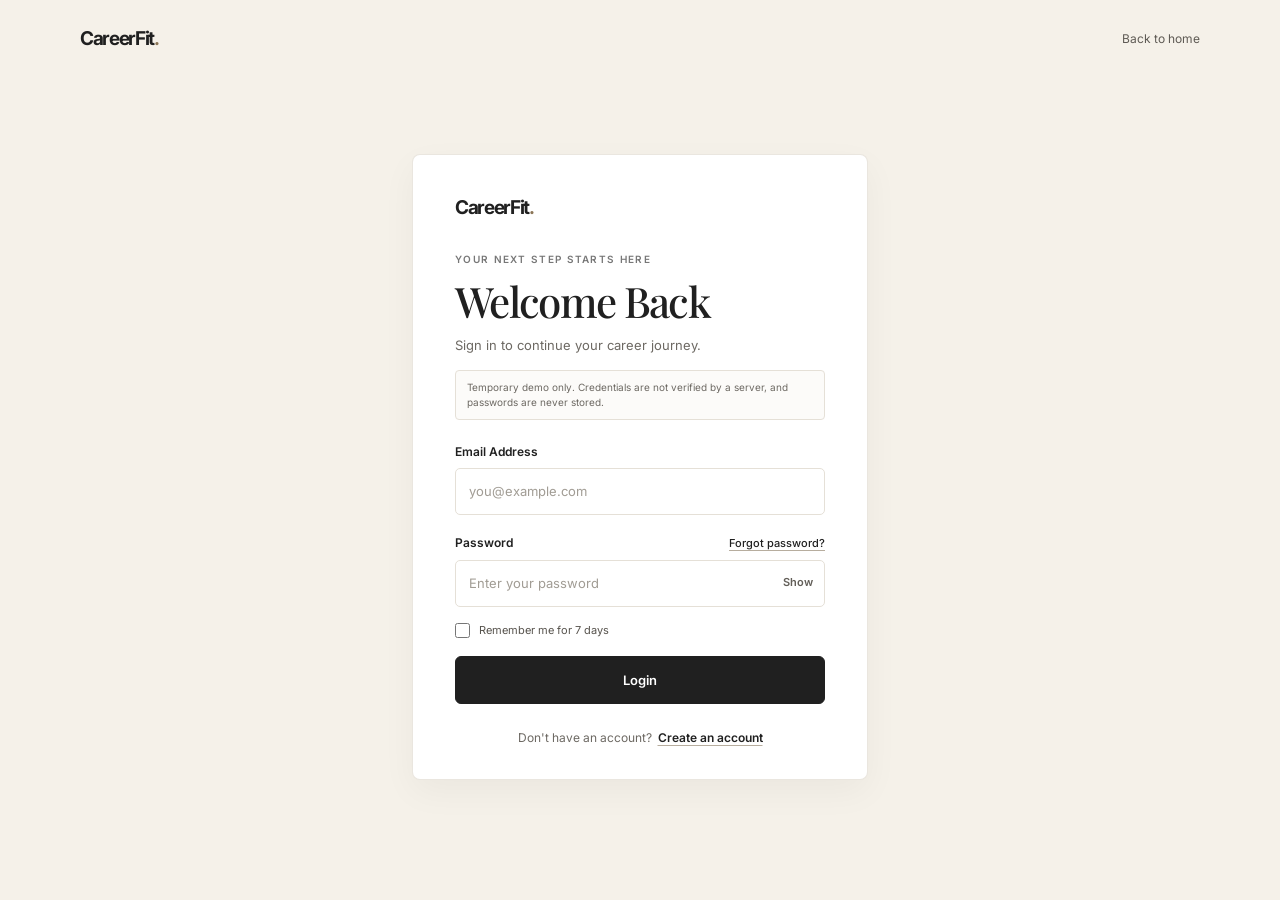
==== SmartResumeAnalyzer/frontend/dashboard.html @ aa31af8c "Updated project" ====
<!doctype html>
<html lang="en">
  <head>
    <meta charset="utf-8">
    <meta name="viewport" content="width=device-width, initial-scale=1">
    <meta name="theme-color" content="#f5f1e9">
    <meta name="description" content="Your CareerFit career workspace.">
    <title>Dashboard | CareerFit</title>
    <link rel="preconnect" href="https://fonts.googleapis.com">
    <link rel="preconnect" href="https://fonts.gstatic.com" crossorigin>
    <link
      href="https://fonts.googleapis.com/css2?family=Inter:wght@400;500;600;700&family=Playfair+Display:wght@400;500;600;700&display=swap"
      rel="stylesheet"
    >
    <link rel="stylesheet" href="css/dashboard.css">
    <script src="js/api.js" defer></script>
    <script src="js/session.js" defer></script>
    <script src="js/dashboard.js" defer></script>
  </head>
  <body>
    <div class="app-shell">
      <div class="sidebar-scrim" data-sidebar-scrim></div>
      <aside class="sidebar" id="app-sidebar" aria-label="CareerFit navigation">
        <a class="wordmark" href="index.html" aria-label="CareerFit home">CareerFit<span>.</span></a>

        <nav class="side-nav" aria-label="Main navigation">
          <p class="nav-caption">Workspace</p>
          <a class="nav-link" href="#dashboard" data-route="dashboard">
            <svg viewBox="0 0 24 24" aria-hidden="true"><rect x="3" y="3" width="8" height="8" rx="1"/><rect x="13" y="3" width="8" height="5" rx="1"/><rect x="13" y="10" width="8" height="11" rx="1"/><rect x="3" y="13" width="8" height="8" rx="1"/></svg>
            <span>Dashboard</span>
          </a>
          <a class="nav-link" href="#resume-analyzer" data-route="resume-analyzer">
            <svg viewBox="0 0 24 24" aria-hidden="true"><path d="M14 2H6a2 2 0 0 0-2 2v16a2 2 0 0 0 2 2h12a2 2 0 0 0 2-2V8z"/><path d="M14 2v6h6M8 13h8M8 17h8M8 9h2"/></svg>
            <span>Resume Analyzer</span>
          </a>
          <a class="nav-link" href="#job-matcher" data-route="job-matcher">
            <svg viewBox="0 0 24 24" aria-hidden="true"><circle cx="11" cy="11" r="7"/><path d="m20 20-4-4M8 11h6M11 8v6"/></svg>
            <span>Job Matcher</span>
          </a>
          <a class="nav-link" href="#my-resumes" data-route="my-resumes">
            <svg viewBox="0 0 24 24" aria-hidden="true"><path d="M4 5.5A2.5 2.5 0 0 1 6.5 3H20v16H6.5A2.5 2.5 0 0 1 4 16.5z"/><path d="M4 16.5A2.5 2.5 0 0 1 6.5 14H20M8 7h8M8 10h6"/></svg>
            <span>My Resumes</span>
          </a>
          <a class="nav-link" href="#match-history" data-route="match-history">
            <svg viewBox="0 0 24 24" aria-hidden="true"><path d="M3 12a9 9 0 1 0 2.64-6.36L3 8"/><path d="M3 3v5h5M12 7v5l3 2"/></svg>
            <span>Match History</span>
          </a>
        </nav>

        <nav class="side-nav side-nav-bottom" aria-label="Account navigation">
          <p class="nav-caption">Account</p>
          <a class="nav-link" href="#profile" data-route="profile">
            <svg viewBox="0 0 24 24" aria-hidden="true"><circle cx="12" cy="8" r="4"/><path d="M5 21a7 7 0 0 1 14 0"/></svg>
            <span>Profile</span>
          </a>
          <a class="nav-link" href="#settings" data-route="settings">
            <svg viewBox="0 0 24 24" aria-hidden="true"><path d="M12 8a4 4 0 1 0 0 8 4 4 0 0 0 0-8z"/><path d="m19.4 15 .1.1 1.4 1.1-1.4 2.4-1.7-.7a8 8 0 0 1-1.6.9l-.3 1.8h-2.8l-.3-1.8a8 8 0 0 1-1.6-.9l-1.7.7-1.4-2.4 1.4-1.1a7 7 0 0 1 0-1.9l-1.4-1.2 1.4-2.4 1.7.7a8 8 0 0 1 1.6-.9l.3-1.8h2.8l.3 1.8a8 8 0 0 1 1.6.9l1.7-.7 1.4 2.4-1.4 1.2a7 7 0 0 1-.1 1.8z" transform="translate(-1 -1) scale(1.08)"/></svg>
            <span>Settings</span>
          </a>
          <a class="nav-link logout-link" href="login.html" data-logout>
            <svg viewBox="0 0 24 24" aria-hidden="true"><path d="M10 17l5-5-5-5M15 12H3"/><path d="M12 3h6a2 2 0 0 1 2 2v14a2 2 0 0 1-2 2h-6"/></svg>
            <span>Logout</span>
          </a>
        </nav>
        <p class="sidebar-footnote" data-session-status role="status" aria-live="polite">Temporary demo session</p>
      </aside>

      <div class="main-column">
        <header class="topbar">
          <button class="menu-toggle" type="button" aria-label="Open navigation" aria-controls="app-sidebar" aria-expanded="false" data-menu-toggle>
            <svg viewBox="0 0 24 24" aria-hidden="true"><path d="M4 6h16M4 12h16M4 18h16"/></svg>
          </button>
          <a class="wordmark mobile-wordmark" href="index.html" aria-label="CareerFit home">CareerFit<span>.</span></a>
          <span class="topbar-label">Career workspace</span>
        </header>
        <main class="page-content" id="page-content" tabindex="-1"></main>
      </div>
    </div>
  </body>
</html>
---- SmartResumeAnalyzer/frontend/css/dashboard.css ----
:root {
  color-scheme: light;
  --paper: #f5f1e9;
  --white: #fff;
  --ink: #202020;
  --muted: #777;
  --line: #e5e0d7;
  --accent: #8c7657;
  --accent-soft: #a88f73;
  --dark: #25231f;
  --error: #a33b32;
  --sidebar-width: 248px;
  --serif: "Playfair Display", Georgia, serif;
  --sans: "Inter", Arial, sans-serif;
}

* {
  box-sizing: border-box;
}

body {
  min-width: 320px;
  min-height: 100vh;
  margin: 0;
  background: var(--paper);
  color: var(--ink);
  font-family: var(--sans);
  font-size: 13px;
  line-height: 1.6;
  -webkit-font-smoothing: antialiased;
}

a {
  color: inherit;
  text-decoration: none;
}

button,
input,
select,
textarea {
  font: inherit;
}

a:focus-visible,
button:focus-visible,
input:focus-visible,
select:focus-visible,
textarea:focus-visible {
  outline: 2px solid #6f5c43;
  outline-offset: 3px;
}

.app-shell {
  min-height: 100vh;
}

.sidebar {
  position: fixed;
  inset: 0 auto 0 0;
  z-index: 20;
  width: var(--sidebar-width);
  display: flex;
  flex-direction: column;
  padding: 27px 18px 18px;
  border-right: 1px solid var(--line);
  background: var(--white);
}

.wordmark {
  display: inline-block;
  width: fit-content;
  margin: 0 0 42px 10px;
  font-size: 20px;
  font-weight: 700;
  letter-spacing: -0.07em;
}

.wordmark span {
  color: var(--accent);
}

.side-nav {
  display: grid;
  gap: 5px;
}

.nav-caption {
  margin: 0 10px 8px;
  color: #99938a;
  font-size: 10px;
  font-weight: 600;
  letter-spacing: 0.12em;
  text-transform: uppercase;
}

.nav-link {
  min-height: 43px;
  display: flex;
  align-items: center;
  gap: 12px;
  padding: 0 11px;
  border-radius: 5px;
  color: #625e58;
  font-size: 12px;
  font-weight: 500;
  transition: background-color 140ms ease, color 140ms ease;
}

.nav-link svg {
  width: 17px;
  height: 17px;
  flex: 0 0 auto;
  fill: none;
  stroke: currentColor;
  stroke-width: 1.6;
  stroke-linecap: round;
  stroke-linejoin: round;
}

.nav-link:hover {
  background: #f8f6f2;
  color: var(--ink);
}

.nav-link[aria-current="page"] {
  background: #f2eee7;
  color: var(--ink);
  font-weight: 600;
}

.side-nav-bottom {
  margin-top: auto;
}

.logout-link {
  margin-top: 6px;
}

.sidebar-footnote {
  margin: 20px 10px 0;
  padding-top: 15px;
  border-top: 1px solid #f0ede7;
  color: #99938a;
  font-size: 10px;
}

.main-column {
  min-height: 100vh;
  margin-left: var(--sidebar-width);
}

.topbar {
  height: 68px;
  display: flex;
  align-items: center;
  justify-content: flex-end;
  gap: 12px;
  padding: 0 clamp(24px, 5vw, 64px);
  border-bottom: 1px solid var(--line);
  background: rgba(245, 241, 233, 0.92);
}

.topbar-label {
  color: var(--muted);
  font-size: 11px;
}

.mobile-wordmark,
.menu-toggle {
  display: none;
}

.page-content {
  width: min(1120px, 100%);
  margin-inline: auto;
  padding: 44px clamp(24px, 5vw, 64px) 64px;
}

.dashboard-hero {
  position: relative;
  overflow: hidden;
  margin-bottom: 20px;
  padding: 30px 34px 27px;
  border-radius: 5px;
  background: var(--dark);
  color: var(--white);
}

.dashboard-hero::after {
  position: absolute;
  top: 0;
  right: 0;
  width: 4px;
  height: 100%;
  background: var(--accent-soft);
  content: "";
}

.dashboard-kicker,
.panel-kicker {
  margin: 0 0 8px;
  color: var(--accent-soft);
  font-size: 9px;
  font-weight: 600;
  letter-spacing: 0.13em;
  text-transform: uppercase;
}

.dashboard-kicker span {
  padding-inline: 5px;
  color: #aaa39a;
}

.dashboard-hero h1 {
  margin: 0;
  font-family: var(--serif);
  font-size: clamp(36px, 4vw, 46px);
  font-weight: 500;
  letter-spacing: -0.04em;
  line-height: 1.12;
}

.dashboard-subtitle {
  max-width: 580px;
  margin: 9px 0 0;
  color: #d3d0ca;
  font-size: 12px;
}

.welcome-line {
  margin: 17px 0 0;
  color: #e2ddd5;
  font-size: 11px;
}

.welcome-line span {
  margin-left: 4px;
  color: var(--white);
  font-weight: 600;
}

.page-heading {
  margin-bottom: 28px;
}

.page-heading h1 {
  margin: 0;
  font-family: var(--serif);
  font-size: clamp(34px, 4vw, 42px);
  font-weight: 500;
  letter-spacing: -0.04em;
  line-height: 1.15;
}

.page-heading p {
  max-width: 650px;
  margin: 9px 0 0;
  color: var(--muted);
  font-size: 13px;
}

.stats-grid {
  display: grid;
  grid-template-columns: repeat(4, minmax(0, 1fr));
  gap: 12px;
  margin-bottom: 20px;
}

.stat-card,
.panel,
.profile-card,
.setting-card {
  border: 1px solid var(--line);
  border-radius: 5px;
  background: var(--white);
  box-shadow: 0 5px 16px rgba(32, 32, 32, 0.035);
}

.stat-card {
  min-height: 132px;
  padding: 15px 16px 13px;
  transition: transform 160ms ease, box-shadow 160ms ease;
}

.stat-card:hover {
  transform: translateY(-2px);
  box-shadow: 0 9px 20px rgba(32, 32, 32, 0.07);
}

.stat-card:nth-child(1) {
  border-top: 2px solid #bca990;
}

.stat-card:nth-child(2) {
  border-top: 2px solid #aeb19f;
}

.stat-card:nth-child(3) {
  border-top: 2px solid #c5b7a5;
}

.stat-card:nth-child(4) {
  border-top: 2px solid #9fa497;
}

.stat-card-top {
  display: flex;
  align-items: center;
  justify-content: space-between;
  gap: 10px;
}

.stat-label {
  display: block;
  color: #6d6963;
  font-size: 10px;
  font-weight: 500;
}

.stat-icon,
.overview-icon {
  width: 30px;
  height: 30px;
  display: grid;
  flex: 0 0 auto;
  place-items: center;
  border: 1px solid #efede8;
  border-radius: 4px;
  background: #fcfbf9;
  color: #84715b;
}

.stat-icon svg,
.overview-icon svg,
.activity-symbol svg {
  width: 15px;
  height: 15px;
  fill: none;
  stroke: currentColor;
  stroke-width: 1.6;
  stroke-linecap: round;
  stroke-linejoin: round;
}

.stat-value {
  display: block;
  margin-top: 14px;
  font-family: var(--sans);
  font-size: 29px;
  font-weight: 600;
  letter-spacing: -0.05em;
  line-height: 1;
}

.stat-footnote {
  display: block;
  margin-top: 8px;
  color: #99938a;
  font-size: 9px;
}

.section-heading {
  display: flex;
  align-items: end;
  justify-content: space-between;
  gap: 16px;
  margin: 0 0 14px;
}

.section-heading h2 {
  margin: 0;
  font-family: var(--serif);
  font-size: 23px;
  font-weight: 500;
  letter-spacing: -0.025em;
  line-height: 1.3;
}

.section-heading p {
  margin: 3px 0 0;
  color: var(--muted);
  font-size: 11px;
}

.dashboard-lower-grid {
  display: grid;
  grid-template-columns: minmax(0, 1.08fr) minmax(310px, 0.92fr);
  align-items: stretch;
  gap: 14px;
}

.activity-panel {
  min-height: 360px;
}

.activity-heading {
  min-height: 76px;
  display: flex;
  align-items: center;
  justify-content: space-between;
  gap: 12px;
  padding: 15px 18px;
  border-bottom: 1px solid var(--line);
}

.activity-heading .panel-kicker,
.overview-heading .panel-kicker {
  margin-bottom: 3px;
}

.panel-heading.activity-heading h2,
.overview-heading h2 {
  margin: 0;
  font-family: var(--serif);
  font-size: 20px;
  font-weight: 500;
  letter-spacing: -0.025em;
  line-height: 1.25;
}

.activity-period {
  color: #99938a;
  font-size: 9px;
}

.activity-list {
  padding: 2px 18px;
}

.activity-empty {
  min-height: 260px;
  display: grid;
  align-content: center;
  justify-items: center;
  padding: 25px;
  text-align: center;
}

.activity-empty strong {
  color: #5f5a53;
  font-size: 12px;
  font-weight: 500;
}

.activity-empty p {
  max-width: 250px;
  margin: 5px 0 0;
  color: var(--muted);
  font-size: 10px;
}

.activity-row {
  min-height: 72px;
  display: grid;
  grid-template-columns: 31px minmax(0, 1fr) auto;
  align-items: center;
  gap: 11px;
  padding: 11px 0;
  border-bottom: 1px solid #f0ede7;
}

.activity-row:last-child {
  border-bottom: 0;
}

.activity-symbol {
  width: 30px;
  height: 30px;
  display: grid;
  place-items: center;
  border: 1px solid var(--line);
  border-radius: 4px;
  background: #fcfbf9;
  color: #84715b;
}

.activity-content {
  min-width: 0;
}

.activity-content h3 {
  overflow: hidden;
  margin: 0;
  font-size: 11px;
  font-weight: 600;
  text-overflow: ellipsis;
  white-space: nowrap;
}

.activity-content p {
  overflow: hidden;
  margin: 3px 0 0;
  color: var(--muted);
  font-size: 10px;
  text-overflow: ellipsis;
  white-space: nowrap;
}

.activity-row time {
  color: #8c867d;
  font-size: 9px;
  white-space: nowrap;
}

.overview-stack {
  display: grid;
  align-content: start;
  gap: 14px;
}

.overview-card {
  padding: 16px 17px 0;
  border: 1px solid var(--line);
  border-radius: 5px;
  background: var(--white);
  box-shadow: 0 5px 16px rgba(32, 32, 32, 0.035);
}

.matching-overview {
  background: #fcfbf9;
}

.overview-heading {
  display: flex;
  align-items: center;
  gap: 11px;
}

.overview-icon {
  width: 34px;
  height: 34px;
}

.overview-metrics {
  display: grid;
  grid-template-columns: repeat(2, minmax(0, 1fr));
  gap: 12px;
  margin-top: 16px;
  padding-bottom: 15px;
}

.overview-metrics div {
  display: grid;
  gap: 5px;
}

.overview-metrics span,
.overview-recent > span {
  color: var(--muted);
  font-size: 9px;
}

.overview-metrics strong {
  font-size: 19px;
  font-weight: 600;
  letter-spacing: -0.04em;
}

.overview-recent {
  display: grid;
  gap: 4px;
  margin-inline: -17px;
  padding: 11px 17px 13px;
  border-top: 1px solid #efede8;
}

.overview-recent strong {
  overflow: hidden;
  font-size: 10px;
  font-weight: 500;
  text-overflow: ellipsis;
  white-space: nowrap;
}

.overview-recent time {
  color: #99938a;
  font-size: 9px;
}

.overview-recent time:empty {
  display: none;
}

.button {
  min-height: 37px;
  display: inline-flex;
  align-items: center;
  justify-content: center;
  gap: 8px;
  padding: 0 14px;
  border: 1px solid var(--ink);
  border-radius: 5px;
  background: var(--ink);
  color: var(--white);
  font-size: 11px;
  font-weight: 500;
  cursor: pointer;
  transition: background-color 140ms ease, transform 140ms ease;
}

.button:hover {
  transform: translateY(-1px);
  background: #414141;
}

.button svg {
  width: 14px;
  height: 14px;
  fill: none;
  stroke: currentColor;
  stroke-width: 1.7;
  stroke-linecap: round;
  stroke-linejoin: round;
}

.button-secondary {
  border-color: var(--line);
  background: var(--white);
  color: var(--ink);
}

.button-secondary:hover {
  background: #f8f6f2;
}

.panel {
  overflow: hidden;
}

.panel-heading {
  padding: 17px 19px;
  border-bottom: 1px solid var(--line);
}

.panel-heading.activity-heading {
  padding: 15px 18px;
}

.panel-heading:not(.activity-heading) h2,
.panel-heading h3 {
  margin: 0;
  font-size: 13px;
  font-weight: 600;
}

.panel-heading p {
  margin: 4px 0 0;
  color: var(--muted);
  font-size: 11px;
}

.empty-state {
  min-height: 126px;
  display: grid;
  align-content: center;
  justify-items: center;
  gap: 5px;
  padding: 22px;
  color: var(--muted);
  text-align: center;
}

.empty-state strong {
  color: #5f5a53;
  font-size: 12px;
  font-weight: 500;
}

.empty-state p {
  max-width: 460px;
  margin: 0;
  font-size: 11px;
}

.two-column {
  display: grid;
  grid-template-columns: minmax(0, 1.2fr) minmax(260px, 0.8fr);
  gap: 18px;
}

.form-panel {
  padding: 21px;
}

.form-panel h2 {
  margin: 0 0 5px;
  font-family: var(--serif);
  font-size: 21px;
  font-weight: 500;
}

.form-panel > p {
  margin: 0 0 19px;
  color: var(--muted);
  font-size: 11px;
}

.form-field {
  margin-bottom: 16px;
}

.form-field label {
  display: block;
  margin-bottom: 6px;
  font-size: 11px;
  font-weight: 600;
}

.form-field input:not([type="file"]),
.form-field select,
.form-field textarea {
  width: 100%;
  min-height: 41px;
  padding: 9px 11px;
  border: 1px solid var(--line);
  border-radius: 4px;
  background: var(--white);
  color: var(--ink);
  font-size: 12px;
}

.form-field textarea {
  min-height: 192px;
  resize: vertical;
  line-height: 1.6;
}

.form-field input::placeholder,
.form-field textarea::placeholder {
  color: #a19c94;
}

.form-field input:disabled {
  background: #f8f6f2;
  color: #716c64;
}

.field-note {
  margin: 6px 0 0;
  color: var(--muted);
  font-size: 10px;
  line-height: 1.5;
}

.form-error {
  margin: 5px 0 0;
  color: var(--error);
  font-size: 10px;
}

.form-error:empty,
.form-status:empty {
  display: none;
}

.form-status {
  margin: 13px 0 0;
  padding: 9px 11px;
  border: 1px solid var(--line);
  border-radius: 4px;
  color: #625e58;
  font-size: 11px;
}

.form-status.is-error {
  border-color: #e0bcb7;
  color: var(--error);
}

.upload-zone {
  min-height: 166px;
  display: grid;
  place-items: center;
  padding: 20px;
  border: 1px dashed #c9c1b4;
  border-radius: 5px;
  background: #fcfbf9;
  text-align: center;
}

.upload-zone svg {
  width: 24px;
  height: 24px;
  margin-bottom: 8px;
  fill: none;
  stroke: var(--accent);
  stroke-width: 1.5;
  stroke-linecap: round;
  stroke-linejoin: round;
}

.upload-zone strong {
  display: block;
  font-size: 12px;
  font-weight: 600;
}

.upload-zone p {
  margin: 4px 0 12px;
  color: var(--muted);
  font-size: 10px;
}

.file-input {
  position: absolute;
  width: 1px;
  height: 1px;
  overflow: hidden;
  clip: rect(0, 0, 0, 0);
  white-space: nowrap;
  clip-path: inset(50%);
}

.file-input:focus-visible + .upload-zone {
  outline: 2px solid #6f5c43;
  outline-offset: 3px;
}

.file-selected {
  display: flex;
  align-items: center;
  justify-content: space-between;
  gap: 10px;
  margin-top: 12px;
  padding: 10px 12px;
  border: 1px solid var(--line);
  border-radius: 4px;
  background: var(--white);
}

.file-selected[hidden] {
  display: none;
}

.file-name {
  overflow: hidden;
  color: #5f5a53;
  font-size: 11px;
  text-overflow: ellipsis;
  white-space: nowrap;
}

.text-button {
  padding: 5px;
  border: 0;
  background: transparent;
  color: var(--error);
  font-size: 10px;
  cursor: pointer;
}

.results-panel {
  min-height: 280px;
}

.results-grid {
  display: grid;
  grid-template-columns: repeat(2, minmax(0, 1fr));
  gap: 10px;
  padding: 15px;
}

.result-tile {
  min-height: 88px;
  padding: 12px;
  border: 1px solid #efede8;
  border-radius: 4px;
}

.result-tile h3 {
  margin: 0 0 10px;
  color: #625e58;
  font-size: 10px;
  font-weight: 600;
}

.result-tile p {
  margin: 0;
  color: #9a958d;
  font-size: 10px;
}

.table-wrap {
  overflow-x: auto;
}

.data-table {
  width: 100%;
  border-collapse: collapse;
  text-align: left;
}

.data-table th,
.data-table td {
  padding: 13px 16px;
  border-bottom: 1px solid #f0ede7;
  white-space: nowrap;
}

.data-table th {
  background: #fcfbf9;
  color: #6d6963;
  font-size: 10px;
  font-weight: 600;
}

.data-table td {
  font-size: 11px;
}

.table-empty td {
  height: 116px;
  color: var(--muted);
  text-align: center;
}

.table-toolbar {
  display: flex;
  align-items: center;
  justify-content: space-between;
  gap: 14px;
  margin-bottom: 15px;
}

.table-toolbar p {
  margin: 0;
  color: var(--muted);
  font-size: 11px;
}

.profile-card,
.setting-card {
  padding: 21px;
}

.profile-grid {
  display: grid;
  grid-template-columns: repeat(2, minmax(0, 1fr));
  gap: 16px;
}

.profile-actions {
  display: flex;
  align-items: center;
  gap: 12px;
  margin-top: 5px;
}

.profile-note {
  color: var(--muted);
  font-size: 10px;
}

.settings-stack {
  display: grid;
  gap: 16px;
}

.setting-card h2 {
  margin: 0 0 5px;
  font-family: var(--serif);
  font-size: 19px;
  font-weight: 500;
}

.setting-card > p {
  margin: 0 0 17px;
  color: var(--muted);
  font-size: 11px;
}

.account-setting-row {
  display: flex;
  align-items: center;
  justify-content: space-between;
  gap: 15px;
  padding: 13px 0;
  border-top: 1px solid #f0ede7;
}

.account-setting-row strong {
  font-size: 11px;
  font-weight: 500;
}

.account-setting-row span {
  color: var(--muted);
  font-size: 10px;
}

.sidebar-scrim {
  display: none;
}

@media (max-width: 1050px) {
  .stats-grid {
    grid-template-columns: repeat(2, minmax(0, 1fr));
  }

  .dashboard-lower-grid {
    grid-template-columns: 1fr;
  }

  .two-column {
    grid-template-columns: 1fr;
  }
}

@media (max-width: 760px) {
  :root {
    --sidebar-width: 248px;
  }

  .sidebar {
    transform: translateX(-100%);
    transition: transform 180ms ease;
  }

  .sidebar.is-open {
    transform: translateX(0);
  }

  .sidebar-scrim.is-visible {
    position: fixed;
    inset: 0;
    z-index: 19;
    display: block;
    background: rgba(32, 32, 32, 0.2);
  }

  .main-column {
    margin-left: 0;
  }

  .topbar {
    height: 60px;
    justify-content: space-between;
    padding-inline: 20px;
  }

  .menu-toggle {
    width: 36px;
    height: 36px;
    display: grid;
    place-items: center;
    border: 1px solid var(--line);
    border-radius: 4px;
    background: var(--white);
    color: var(--ink);
    cursor: pointer;
  }

  .menu-toggle svg {
    width: 18px;
    height: 18px;
    fill: none;
    stroke: currentColor;
    stroke-width: 1.7;
    stroke-linecap: round;
  }

  .mobile-wordmark {
    display: inline-block;
    margin: 0 auto 0 2px;
    font-size: 18px;
  }

  .topbar-label {
    font-size: 10px;
  }

  .page-content {
    padding: 32px 20px 48px;
  }

  .dashboard-hero {
    padding: 26px 26px 24px;
  }
}

@media (max-width: 520px) {
  .stats-grid {
    gap: 9px;
  }

  .stat-card {
    min-height: 116px;
    padding: 13px;
  }

  .stat-value {
    font-size: 25px;
  }

  .profile-grid {
    grid-template-columns: 1fr;
  }

  .dashboard-hero {
    padding: 23px 20px 21px;
  }

  .dashboard-hero h1 {
    font-size: 35px;
  }

  .activity-heading {
    padding-inline: 14px;
  }

  .activity-list {
    padding-inline: 14px;
  }

  .page-content {
    padding-inline: 16px;
  }

  .form-panel,
  .profile-card,
  .setting-card {
    padding: 16px;
  }

  .table-toolbar {
    align-items: flex-start;
    flex-direction: column;
  }
}

@media (prefers-reduced-motion: reduce) {
  *,
  *::before,
  *::after {
    transition-duration: 0.01ms !important;
    scroll-behavior: auto !important;
  }

  .stat-card:hover {
    transform: none;
  }
}
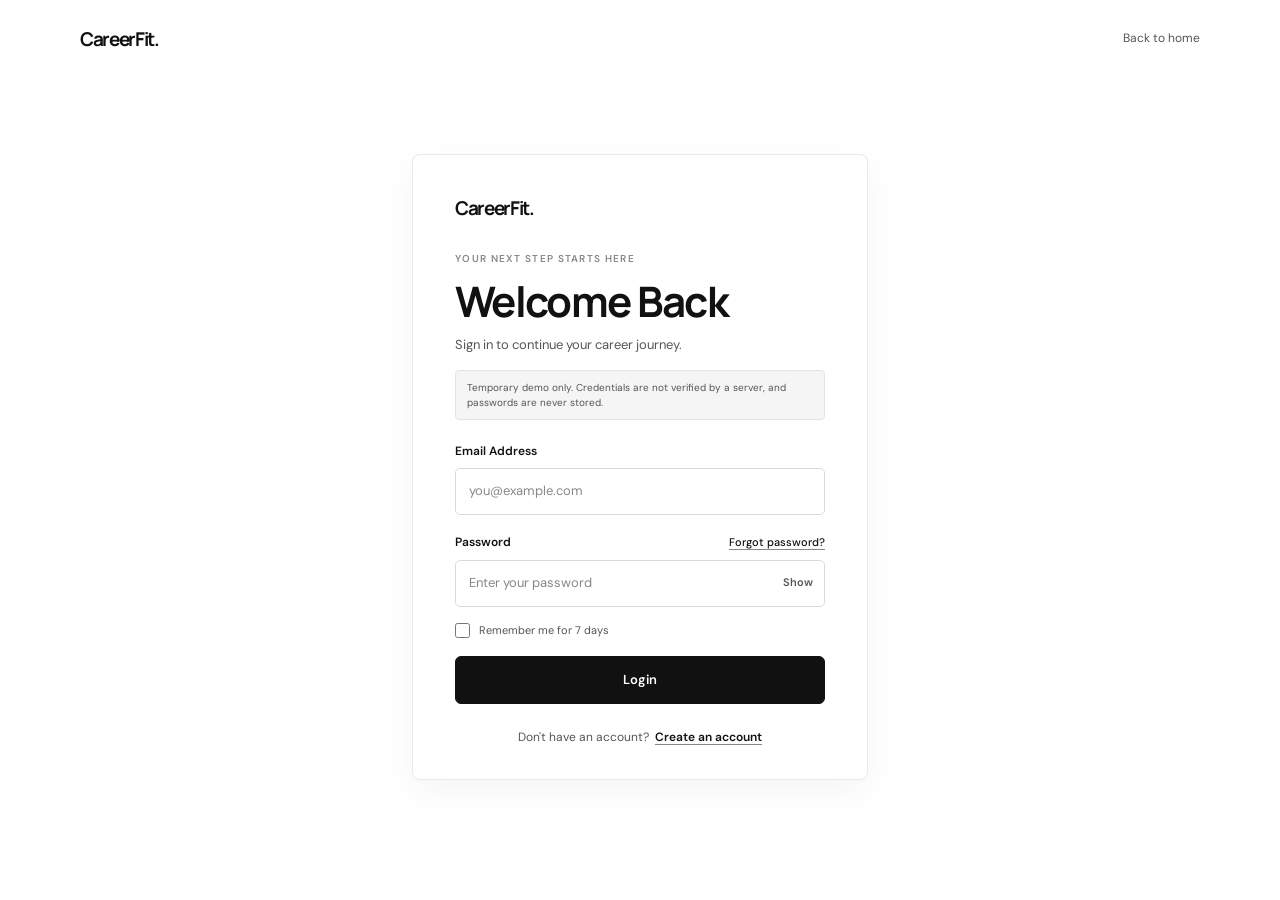
==== commit ec202bc7: "Updated project" ====
--- a/SmartResumeAnalyzer/frontend/dashboard.html
+++ b/SmartResumeAnalyzer/frontend/dashboard.html
@@ -3,17 +3,19 @@
   <head>
     <meta charset="utf-8">
     <meta name="viewport" content="width=device-width, initial-scale=1">
-    <meta name="theme-color" content="#f5f1e9">
+    <meta name="theme-color" content="#f5f5f5">
     <meta name="description" content="Your CareerFit career workspace.">
     <title>Dashboard | CareerFit</title>
     <link rel="preconnect" href="https://fonts.googleapis.com">
     <link rel="preconnect" href="https://fonts.gstatic.com" crossorigin>
     <link
-      href="https://fonts.googleapis.com/css2?family=Inter:wght@400;500;600;700&family=Playfair+Display:wght@400;500;600;700&display=swap"
+      href="https://fonts.googleapis.com/css2?family=DM+Sans:wght@400;500;600&family=Manrope:wght@400;500;600;700;800&display=swap"
       rel="stylesheet"
     >
     <link rel="stylesheet" href="css/dashboard.css">
+    <link rel="stylesheet" href="css/editor.css">
     <script src="js/api.js" defer></script>
+    <script src="js/services/careerfit.js" defer></script>
     <script src="js/session.js" defer></script>
     <script src="js/dashboard.js" defer></script>
   </head>
@@ -29,7 +31,7 @@
             <svg viewBox="0 0 24 24" aria-hidden="true"><rect x="3" y="3" width="8" height="8" rx="1"/><rect x="13" y="3" width="8" height="5" rx="1"/><rect x="13" y="10" width="8" height="11" rx="1"/><rect x="3" y="13" width="8" height="8" rx="1"/></svg>
             <span>Dashboard</span>
           </a>
-          <a class="nav-link" href="#resume-analyzer" data-route="resume-analyzer">
+          <a class="nav-link" href="#resume-analyzer" data-route="resume-analyzer" data-new-resume>
             <svg viewBox="0 0 24 24" aria-hidden="true"><path d="M14 2H6a2 2 0 0 0-2 2v16a2 2 0 0 0 2 2h12a2 2 0 0 0 2-2V8z"/><path d="M14 2v6h6M8 13h8M8 17h8M8 9h2"/></svg>
             <span>Resume Analyzer</span>
           </a>
--- a/SmartResumeAnalyzer/frontend/css/dashboard.css
+++ b/SmartResumeAnalyzer/frontend/css/dashboard.css
@@ -1,21 +1,31 @@
 :root {
   color-scheme: light;
-  --paper: #f5f1e9;
-  --white: #fff;
-  --ink: #202020;
-  --muted: #777;
-  --line: #e5e0d7;
-  --accent: #8c7657;
-  --accent-soft: #a88f73;
-  --dark: #25231f;
-  --error: #a33b32;
+  --paper: #f5f5f5;
+  --white: #ffffff;
+  --ink: #111111;
+  --muted: #888888;
+  --line: #e5e5e5;
+  --input-border: #d9d9d9;
+  --accent: #111111;
+  --accent-soft: #888888;
+  --dark: #111111;
+  --error: #555555;
   --sidebar-width: 248px;
-  --serif: "Playfair Display", Georgia, serif;
-  --sans: "Inter", Arial, sans-serif;
+  --serif: "Manrope", Arial, sans-serif;
+  --sans: "DM Sans", Arial, sans-serif;
 }
 
 * {
   box-sizing: border-box;
+}
+
+h1,
+h2,
+h3,
+h4,
+h5,
+h6 {
+  font-family: var(--serif);
 }
 
 body {
@@ -47,7 +57,7 @@
 input:focus-visible,
 select:focus-visible,
 textarea:focus-visible {
-  outline: 2px solid #6f5c43;
+  outline: 2px solid #111111;
   outline-offset: 3px;
 }
 
@@ -68,6 +78,7 @@
 }
 
 .wordmark {
+  font-family: var(--serif);
   display: inline-block;
   width: fit-content;
   margin: 0 0 42px 10px;
@@ -87,7 +98,7 @@
 
 .nav-caption {
   margin: 0 10px 8px;
-  color: #99938a;
+  color: #888888;
   font-size: 10px;
   font-weight: 600;
   letter-spacing: 0.12em;
@@ -101,7 +112,7 @@
   gap: 12px;
   padding: 0 11px;
   border-radius: 5px;
-  color: #625e58;
+  color: #555555;
   font-size: 12px;
   font-weight: 500;
   transition: background-color 140ms ease, color 140ms ease;
@@ -119,12 +130,12 @@
 }
 
 .nav-link:hover {
-  background: #f8f6f2;
+  background: #f5f5f5;
   color: var(--ink);
 }
 
 .nav-link[aria-current="page"] {
-  background: #f2eee7;
+  background: #f5f5f5;
   color: var(--ink);
   font-weight: 600;
 }
@@ -140,8 +151,8 @@
 .sidebar-footnote {
   margin: 20px 10px 0;
   padding-top: 15px;
-  border-top: 1px solid #f0ede7;
-  color: #99938a;
+  border-top: 1px solid #e5e5e5;
+  color: #888888;
   font-size: 10px;
 }
 
@@ -158,7 +169,7 @@
   gap: 12px;
   padding: 0 clamp(24px, 5vw, 64px);
   border-bottom: 1px solid var(--line);
-  background: rgba(245, 241, 233, 0.92);
+  background: rgba(245, 245, 245, 0.92);
 }
 
 .topbar-label {
@@ -209,14 +220,14 @@
 
 .dashboard-kicker span {
   padding-inline: 5px;
-  color: #aaa39a;
+  color: #888888;
 }
 
 .dashboard-hero h1 {
   margin: 0;
   font-family: var(--serif);
   font-size: clamp(36px, 4vw, 46px);
-  font-weight: 500;
+  font-weight: 700;
   letter-spacing: -0.04em;
   line-height: 1.12;
 }
@@ -224,13 +235,13 @@
 .dashboard-subtitle {
   max-width: 580px;
   margin: 9px 0 0;
-  color: #d3d0ca;
+  color: #888888;
   font-size: 12px;
 }
 
 .welcome-line {
   margin: 17px 0 0;
-  color: #e2ddd5;
+  color: #888888;
   font-size: 11px;
 }
 
@@ -248,7 +259,7 @@
   margin: 0;
   font-family: var(--serif);
   font-size: clamp(34px, 4vw, 42px);
-  font-weight: 500;
+  font-weight: 700;
   letter-spacing: -0.04em;
   line-height: 1.15;
 }
@@ -274,7 +285,7 @@
   border: 1px solid var(--line);
   border-radius: 5px;
   background: var(--white);
-  box-shadow: 0 5px 16px rgba(32, 32, 32, 0.035);
+  box-shadow: 0 5px 16px rgba(17, 17, 17, 0.035);
 }
 
 .stat-card {
@@ -285,23 +296,23 @@
 
 .stat-card:hover {
   transform: translateY(-2px);
-  box-shadow: 0 9px 20px rgba(32, 32, 32, 0.07);
+  box-shadow: 0 9px 20px rgba(17, 17, 17, 0.07);
 }
 
 .stat-card:nth-child(1) {
-  border-top: 2px solid #bca990;
+  border-top: 2px solid #e5e5e5;
 }
 
 .stat-card:nth-child(2) {
-  border-top: 2px solid #aeb19f;
+  border-top: 2px solid #e5e5e5;
 }
 
 .stat-card:nth-child(3) {
-  border-top: 2px solid #c5b7a5;
+  border-top: 2px solid #e5e5e5;
 }
 
 .stat-card:nth-child(4) {
-  border-top: 2px solid #9fa497;
+  border-top: 2px solid #e5e5e5;
 }
 
 .stat-card-top {
@@ -313,7 +324,7 @@
 
 .stat-label {
   display: block;
-  color: #6d6963;
+  color: #555555;
   font-size: 10px;
   font-weight: 500;
 }
@@ -325,10 +336,10 @@
   display: grid;
   flex: 0 0 auto;
   place-items: center;
-  border: 1px solid #efede8;
+  border: 1px solid #e5e5e5;
   border-radius: 4px;
-  background: #fcfbf9;
-  color: #84715b;
+  background: #f5f5f5;
+  color: #555555;
 }
 
 .stat-icon svg,
@@ -356,7 +367,7 @@
 .stat-footnote {
   display: block;
   margin-top: 8px;
-  color: #99938a;
+  color: #888888;
   font-size: 9px;
 }
 
@@ -372,7 +383,7 @@
   margin: 0;
   font-family: var(--serif);
   font-size: 23px;
-  font-weight: 500;
+  font-weight: 600;
   letter-spacing: -0.025em;
   line-height: 1.3;
 }
@@ -414,13 +425,13 @@
   margin: 0;
   font-family: var(--serif);
   font-size: 20px;
-  font-weight: 500;
+  font-weight: 600;
   letter-spacing: -0.025em;
   line-height: 1.25;
 }
 
 .activity-period {
-  color: #99938a;
+  color: #888888;
   font-size: 9px;
 }
 
@@ -438,7 +449,7 @@
 }
 
 .activity-empty strong {
-  color: #5f5a53;
+  color: #555555;
   font-size: 12px;
   font-weight: 500;
 }
@@ -457,7 +468,7 @@
   align-items: center;
   gap: 11px;
   padding: 11px 0;
-  border-bottom: 1px solid #f0ede7;
+  border-bottom: 1px solid #e5e5e5;
 }
 
 .activity-row:last-child {
@@ -471,8 +482,8 @@
   place-items: center;
   border: 1px solid var(--line);
   border-radius: 4px;
-  background: #fcfbf9;
-  color: #84715b;
+  background: #f5f5f5;
+  color: #555555;
 }
 
 .activity-content {
@@ -498,7 +509,7 @@
 }
 
 .activity-row time {
-  color: #8c867d;
+  color: #888888;
   font-size: 9px;
   white-space: nowrap;
 }
@@ -514,11 +525,11 @@
   border: 1px solid var(--line);
   border-radius: 5px;
   background: var(--white);
-  box-shadow: 0 5px 16px rgba(32, 32, 32, 0.035);
+  box-shadow: 0 5px 16px rgba(17, 17, 17, 0.035);
 }
 
 .matching-overview {
-  background: #fcfbf9;
+  background: #f5f5f5;
 }
 
 .overview-heading {
@@ -562,7 +573,7 @@
   gap: 4px;
   margin-inline: -17px;
   padding: 11px 17px 13px;
-  border-top: 1px solid #efede8;
+  border-top: 1px solid #e5e5e5;
 }
 
 .overview-recent strong {
@@ -574,7 +585,7 @@
 }
 
 .overview-recent time {
-  color: #99938a;
+  color: #888888;
   font-size: 9px;
 }
 
@@ -601,7 +612,7 @@
 
 .button:hover {
   transform: translateY(-1px);
-  background: #414141;
+  background: #333333;
 }
 
 .button svg {
@@ -621,7 +632,7 @@
 }
 
 .button-secondary:hover {
-  background: #f8f6f2;
+  background: #f5f5f5;
 }
 
 .panel {
@@ -662,7 +673,7 @@
 }
 
 .empty-state strong {
-  color: #5f5a53;
+  color: #555555;
   font-size: 12px;
   font-weight: 500;
 }
@@ -687,7 +698,7 @@
   margin: 0 0 5px;
   font-family: var(--serif);
   font-size: 21px;
-  font-weight: 500;
+  font-weight: 600;
 }
 
 .form-panel > p {
@@ -707,13 +718,13 @@
   font-weight: 600;
 }
 
-.form-field input:not([type="file"]),
+.form-field input,
 .form-field select,
 .form-field textarea {
   width: 100%;
   min-height: 41px;
   padding: 9px 11px;
-  border: 1px solid var(--line);
+  border: 1px solid var(--input-border);
   border-radius: 4px;
   background: var(--white);
   color: var(--ink);
@@ -728,12 +739,12 @@
 
 .form-field input::placeholder,
 .form-field textarea::placeholder {
-  color: #a19c94;
+  color: #888888;
 }
 
 .form-field input:disabled {
-  background: #f8f6f2;
-  color: #716c64;
+  background: #f5f5f5;
+  color: #555555;
 }
 
 .field-note {
@@ -759,95 +770,13 @@
   padding: 9px 11px;
   border: 1px solid var(--line);
   border-radius: 4px;
-  color: #625e58;
+  color: #555555;
   font-size: 11px;
 }
 
 .form-status.is-error {
-  border-color: #e0bcb7;
+  border-color: #d9d9d9;
   color: var(--error);
-}
-
-.upload-zone {
-  min-height: 166px;
-  display: grid;
-  place-items: center;
-  padding: 20px;
-  border: 1px dashed #c9c1b4;
-  border-radius: 5px;
-  background: #fcfbf9;
-  text-align: center;
-}
-
-.upload-zone svg {
-  width: 24px;
-  height: 24px;
-  margin-bottom: 8px;
-  fill: none;
-  stroke: var(--accent);
-  stroke-width: 1.5;
-  stroke-linecap: round;
-  stroke-linejoin: round;
-}
-
-.upload-zone strong {
-  display: block;
-  font-size: 12px;
-  font-weight: 600;
-}
-
-.upload-zone p {
-  margin: 4px 0 12px;
-  color: var(--muted);
-  font-size: 10px;
-}
-
-.file-input {
-  position: absolute;
-  width: 1px;
-  height: 1px;
-  overflow: hidden;
-  clip: rect(0, 0, 0, 0);
-  white-space: nowrap;
-  clip-path: inset(50%);
-}
-
-.file-input:focus-visible + .upload-zone {
-  outline: 2px solid #6f5c43;
-  outline-offset: 3px;
-}
-
-.file-selected {
-  display: flex;
-  align-items: center;
-  justify-content: space-between;
-  gap: 10px;
-  margin-top: 12px;
-  padding: 10px 12px;
-  border: 1px solid var(--line);
-  border-radius: 4px;
-  background: var(--white);
-}
-
-.file-selected[hidden] {
-  display: none;
-}
-
-.file-name {
-  overflow: hidden;
-  color: #5f5a53;
-  font-size: 11px;
-  text-overflow: ellipsis;
-  white-space: nowrap;
-}
-
-.text-button {
-  padding: 5px;
-  border: 0;
-  background: transparent;
-  color: var(--error);
-  font-size: 10px;
-  cursor: pointer;
 }
 
 .results-panel {
@@ -864,20 +793,20 @@
 .result-tile {
   min-height: 88px;
   padding: 12px;
-  border: 1px solid #efede8;
+  border: 1px solid #e5e5e5;
   border-radius: 4px;
 }
 
 .result-tile h3 {
   margin: 0 0 10px;
-  color: #625e58;
+  color: #555555;
   font-size: 10px;
   font-weight: 600;
 }
 
 .result-tile p {
   margin: 0;
-  color: #9a958d;
+  color: #888888;
   font-size: 10px;
 }
 
@@ -894,13 +823,13 @@
 .data-table th,
 .data-table td {
   padding: 13px 16px;
-  border-bottom: 1px solid #f0ede7;
+  border-bottom: 1px solid #e5e5e5;
   white-space: nowrap;
 }
 
 .data-table th {
-  background: #fcfbf9;
-  color: #6d6963;
+  background: #f5f5f5;
+  color: #555555;
   font-size: 10px;
   font-weight: 600;
 }
@@ -961,7 +890,7 @@
   margin: 0 0 5px;
   font-family: var(--serif);
   font-size: 19px;
-  font-weight: 500;
+  font-weight: 600;
 }
 
 .setting-card > p {
@@ -976,7 +905,7 @@
   justify-content: space-between;
   gap: 15px;
   padding: 13px 0;
-  border-top: 1px solid #f0ede7;
+  border-top: 1px solid #e5e5e5;
 }
 
 .account-setting-row strong {
@@ -1026,7 +955,7 @@
     inset: 0;
     z-index: 19;
     display: block;
-    background: rgba(32, 32, 32, 0.2);
+    background: rgba(17, 17, 17, 0.2);
   }
 
   .main-column {
--- a/SmartResumeAnalyzer/frontend/css/editor.css
+++ b/SmartResumeAnalyzer/frontend/css/editor.css
@@ -0,0 +1,460 @@
+.editor-layout {
+  display: grid;
+  gap: 18px;
+}
+
+.document-panel {
+  padding: 24px;
+}
+
+.document-panel h2 {
+  margin: 0 0 5px;
+  font-family: var(--serif);
+  font-size: 23px;
+  font-weight: 600;
+}
+
+.document-panel > p {
+  margin: 0 0 22px;
+  color: var(--muted);
+  font-size: 11px;
+}
+
+.document-panel .form-field {
+  margin-bottom: 20px;
+}
+
+.document-panel input {
+  width: min(100%, 440px);
+  min-height: 42px;
+  padding: 10px 12px;
+  border: 1px solid var(--input-border);
+  border-radius: 4px;
+  background: var(--white);
+  color: var(--ink);
+}
+
+.document-panel input::placeholder,
+.document-editor::placeholder {
+  color: #888888;
+  opacity: 1;
+}
+
+.document-editor {
+  display: block;
+  width: 100%;
+  min-height: 410px;
+  padding: 22px;
+  border: 1px solid var(--input-border);
+  border-radius: 4px;
+  background: var(--white);
+  color: var(--ink);
+  font-family: var(--sans);
+  font-size: 14px;
+  line-height: 1.8;
+  resize: vertical;
+  tab-size: 2;
+}
+
+.editor-meta {
+  display: flex;
+  justify-content: flex-end;
+  gap: 18px;
+  padding-top: 8px;
+  color: var(--muted);
+  font-size: 10px;
+}
+
+.editor-meta strong {
+  color: #555555;
+  font-weight: 600;
+}
+
+.form-actions {
+  display: flex;
+  flex-wrap: wrap;
+  gap: 9px;
+}
+
+.form-actions .button:disabled {
+  cursor: wait;
+  opacity: 0.65;
+}
+
+.optional-label {
+  color: var(--muted);
+  font-size: 10px;
+  font-weight: 400;
+}
+
+.document-panel .results-panel {
+  min-height: 0;
+}
+
+.results-panel .results-grid[hidden] {
+  display: none;
+}
+
+.match-results-empty {
+  margin: 0;
+  padding: 38px 22px;
+  color: var(--muted);
+  font-size: 12px;
+  text-align: center;
+}
+
+.match-results-content {
+  display: grid;
+  gap: 14px;
+  padding: 16px;
+}
+
+.match-results-content[hidden] {
+  display: none;
+}
+
+.match-score-card,
+.match-skill-card,
+.match-table-section,
+.match-focus-section {
+  min-width: 0;
+  padding: 17px;
+  border: 1px solid var(--line);
+  border-radius: 5px;
+  background: var(--white);
+}
+
+.match-score-card {
+  background: #f5f5f5;
+}
+
+.match-score-header {
+  display: flex;
+  align-items: baseline;
+  justify-content: space-between;
+  gap: 16px;
+}
+
+.match-score-header h3,
+.match-skill-card h3,
+.match-table-section h3,
+.match-focus-section h3 {
+  margin: 0;
+  font-family: var(--serif);
+  font-size: 18px;
+  font-weight: 600;
+  letter-spacing: -0.02em;
+}
+
+.match-score-value {
+  color: var(--ink);
+  font-family: var(--serif);
+  font-size: clamp(32px, 5vw, 46px);
+  font-weight: 700;
+  letter-spacing: -0.05em;
+  line-height: 1.1;
+}
+
+.match-score-track {
+  height: 7px;
+  overflow: hidden;
+  margin-top: 15px;
+  border-radius: 8px;
+  background: #e5e5e5;
+}
+
+.match-score-fill {
+  width: 0;
+  height: 100%;
+  display: block;
+  border-radius: inherit;
+  background: #111111;
+}
+
+.match-metrics {
+  display: grid;
+  grid-template-columns: repeat(3, minmax(0, 1fr));
+  gap: 12px;
+  margin: 17px 0 0;
+  padding-top: 14px;
+  border-top: 1px solid var(--line);
+}
+
+.match-metrics div {
+  min-width: 0;
+}
+
+.match-metrics dt {
+  color: var(--muted);
+  font-size: 10px;
+}
+
+.match-metrics dd {
+  margin: 4px 0 0;
+  font-size: 19px;
+  font-weight: 600;
+  letter-spacing: -0.04em;
+}
+
+.match-no-skills {
+  margin: 0;
+  padding: 12px 14px;
+  border-left: 3px solid #e5e5e5;
+  background: #f5f5f5;
+  color: #555555;
+  font-size: 11px;
+}
+
+.match-skills-grid {
+  display: grid;
+  grid-template-columns: repeat(2, minmax(0, 1fr));
+  gap: 14px;
+}
+
+.match-skill-card h3,
+.match-table-section h3,
+.match-focus-section h3 {
+  margin-bottom: 12px;
+}
+
+.match-skill-description {
+  margin: -4px 0 13px;
+  color: var(--muted);
+  font-size: 10px;
+  line-height: 1.6;
+}
+
+.match-skill-list {
+  display: flex;
+  flex-wrap: wrap;
+  gap: 8px;
+  margin: 0;
+  padding: 0;
+  list-style: none;
+}
+
+.match-skill-list li {
+  display: inline-flex;
+  align-items: center;
+  gap: 7px;
+  padding: 6px 10px;
+  border: 1px solid transparent;
+  border-radius: 20px;
+  font-size: 10px;
+  overflow-wrap: anywhere;
+}
+
+.match-skill-list li::before {
+  width: 6px;
+  height: 6px;
+  flex: 0 0 auto;
+  border-radius: 50%;
+  background: currentColor;
+  content: "";
+}
+
+.match-skill-list.is-matched li,
+.match-status-label.is-matched {
+  border-color: #d9d9d9;
+  background: #f5f5f5;
+  color: #111111;
+}
+
+.match-skill-list.is-missing li,
+.match-status-label.is-missing {
+  border-color: #d9d9d9;
+  background: #e5e5e5;
+  color: #555555;
+}
+
+.match-skill-empty {
+  margin: 0;
+  color: var(--muted);
+  font-size: 11px;
+}
+
+.match-comparison-table th:last-child,
+.match-comparison-table td:last-child {
+  width: 34%;
+}
+
+.match-status-label {
+  font-size: 10px !important;
+  font-weight: 500;
+}
+
+.match-focus-list {
+  display: grid;
+  gap: 0;
+  margin: 0;
+  padding: 0;
+  list-style: none;
+}
+
+.match-focus-list li {
+  display: grid;
+  gap: 3px;
+  padding: 10px 0;
+  border-top: 1px solid #e5e5e5;
+}
+
+.match-focus-list li:first-child {
+  padding-top: 0;
+  border-top: 0;
+}
+
+.match-focus-list strong {
+  font-size: 11px;
+  font-weight: 600;
+}
+
+.match-focus-list span {
+  color: var(--muted);
+  font-size: 10px;
+}
+
+.match-result-actions {
+  display: flex;
+  flex-wrap: wrap;
+  gap: 9px;
+}
+
+.match-action-status {
+  margin: 0;
+}
+
+.result-tile p {
+  color: #555555;
+  line-height: 1.7;
+  overflow-wrap: anywhere;
+}
+
+.preserve-lines {
+  white-space: pre-wrap;
+  overflow-wrap: anywhere;
+}
+
+.table-actions {
+  display: flex;
+  flex-wrap: wrap;
+  gap: 5px;
+}
+
+.table-action {
+  padding: 5px 7px;
+  border: 1px solid transparent;
+  border-radius: 3px;
+  background: transparent;
+  color: #555555;
+  font-size: 10px;
+  cursor: pointer;
+}
+
+.table-action:hover {
+  border-color: var(--line);
+  background: #f5f5f5;
+}
+
+.table-action.is-danger {
+  color: var(--error);
+}
+
+.document-dialog {
+  width: min(760px, calc(100% - 32px));
+  max-height: min(80vh, 760px);
+  padding: 22px;
+  border: 1px solid var(--line);
+  border-radius: 5px;
+  background: var(--white);
+  color: var(--ink);
+}
+
+.document-dialog::backdrop {
+  background: rgba(17, 17, 17, 0.35);
+}
+
+.document-dialog-heading {
+  display: flex;
+  align-items: center;
+  justify-content: space-between;
+  gap: 14px;
+  padding-bottom: 12px;
+  border-bottom: 1px solid var(--line);
+}
+
+.document-dialog-heading h2 {
+  margin: 0;
+  font-family: var(--serif);
+  font-size: 22px;
+  font-weight: 600;
+}
+
+.document-dialog pre {
+  max-height: 60vh;
+  overflow: auto;
+  margin: 16px 0 0;
+  font-family: var(--sans);
+  font-size: 13px;
+  line-height: 1.8;
+}
+
+[data-dashboard-status]:empty,
+[data-resume-list-status]:empty,
+[data-match-list-status]:empty {
+  display: none;
+}
+
+@media (max-width: 600px) {
+  .document-panel {
+    padding: 18px;
+  }
+
+  .document-editor {
+    min-height: 340px;
+    padding: 15px;
+    font-size: 13px;
+  }
+
+  .form-actions .button {
+    flex: 1 1 100%;
+  }
+
+  .table-actions {
+    min-width: 120px;
+  }
+
+  .match-results-content {
+    padding: 12px;
+  }
+
+  .match-score-card,
+  .match-skill-card,
+  .match-table-section,
+  .match-focus-section {
+    padding: 14px;
+  }
+
+  .match-metrics {
+    gap: 8px;
+  }
+
+  .match-metrics dt {
+    font-size: 9px;
+  }
+
+  .match-metrics dd {
+    font-size: 17px;
+  }
+
+  .match-skills-grid {
+    grid-template-columns: 1fr;
+  }
+
+  .match-result-actions {
+    display: grid;
+  }
+
+  .match-result-actions .button {
+    width: 100%;
+  }
+}
